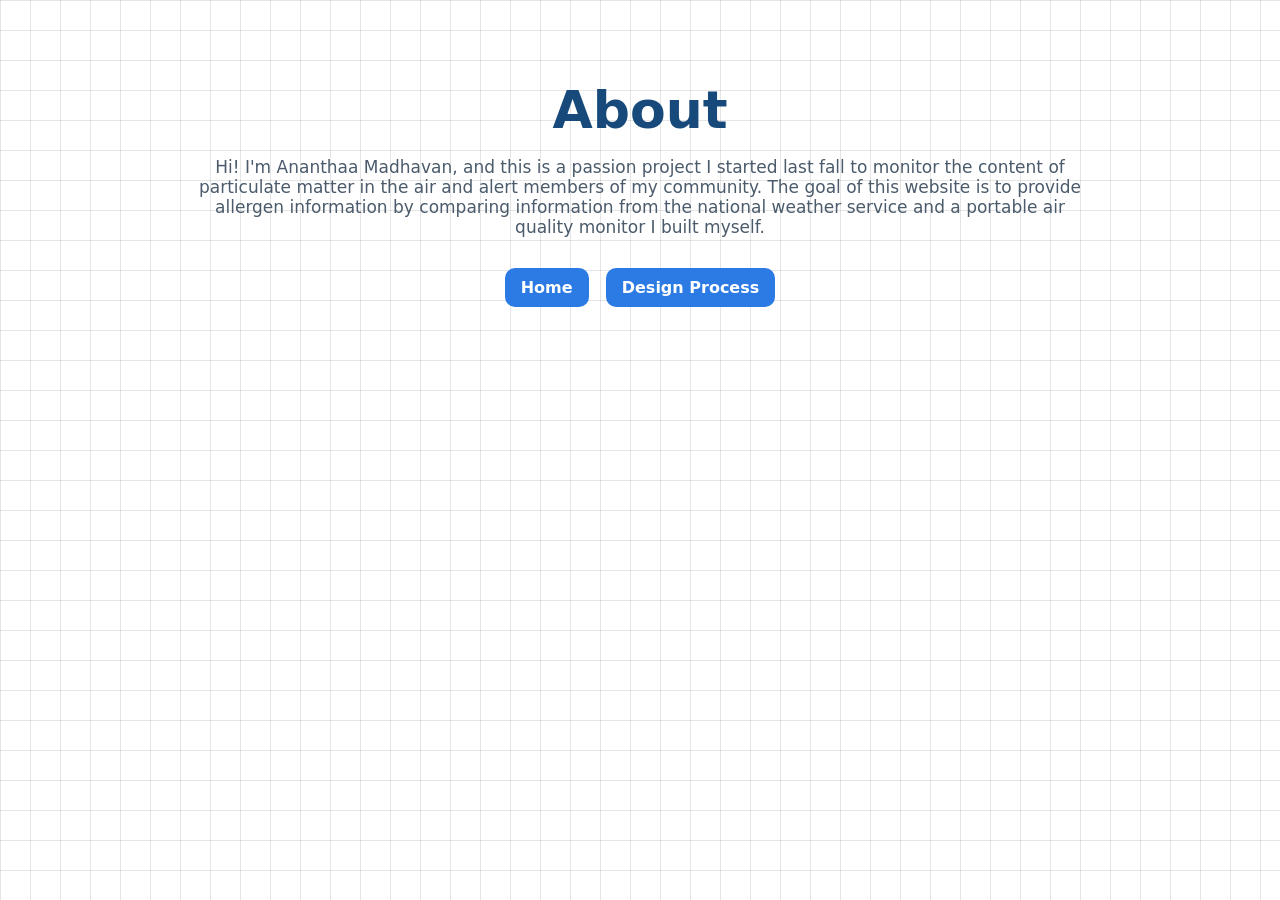
==== about.html @ 2ccc638d "Revise about.html with project details and introduction Updated the about section to include persona" ====
<!DOCTYPE html>
<html>
<head>
  <title>About - SafeBreathSTL</title>
  <link rel="stylesheet" href="style.css">
</head>
<script src="script.js"></script>
<body>
  <div class="container">
    <h1>About</h1>

    <p>
      Hi!
      I'm Ananthaa Madhavan, and this is a passion project I started last fall to
      monitor the content of particulate matter in the air and alert members of my
      community. The goal of this website is to provide allergen information by 
      comparing information from the national weather service and a portable air quality
      monitor I built myself.
    </p>

    <p>
      
    </p>

    <div class="links">
      <a href="index.html">Home</a>
      <a href="design.html">Design Process</a>
    </div>
  </div>
</body>
</html>
---- style.css ----
/* =======================
   BASE
======================= */

body {
  margin: 0;
  font-family: "Segoe UI", system-ui, Arial;
  background: #ffffff;
  overflow: hidden;
  color: #1f2d3d;
}

/* =======================
   SCIENTIFIC GRID
======================= */

body::before {
  content: "";
  position: fixed;
  inset: 0;
  background-image:
    linear-gradient(to right, rgba(0,0,0,0.10) 1px, transparent 1px),
    linear-gradient(to bottom, rgba(0,0,0,0.10) 1px, transparent 1px);
  background-size: 30px 30px;
  z-index: 0;
}

/* =======================
   PARTICLES LAYER
======================= */

.particle {
  position: fixed;
  border-radius: 50%;
  z-index: 2;
  opacity: 0.75;
  box-shadow: 0 0 8px rgba(0,0,0,0.15);
}

/* colors */
.green { background: #2ecc71; }
.yellow { background: #f1c40f; }
.orange { background: #e67e22; }
.red { background: #e74c3c; }

/* =======================
   CONTENT
======================= */

.container {
  position: relative;
  z-index: 5;
  max-width: 900px;
  margin: 80px auto;
  text-align: center;
}

h1 {
  font-size: 52px;
  color: #174a7a;
  margin-bottom: 10px;
}

p {
  color: #4b5b6b;
  font-size: 17px;
}

/* =======================
   NAV BUTTONS
======================= */

.links {
  margin-top: 25px;
}

.links a {
  display: inline-block;
  margin: 6px;
  padding: 10px 16px;
  border-radius: 10px;
  background: #2c7be5;
  color: white;
  text-decoration: none;
  font-weight: 600;
}
#map {
  height: 100vh;
  width: 100vw;
}
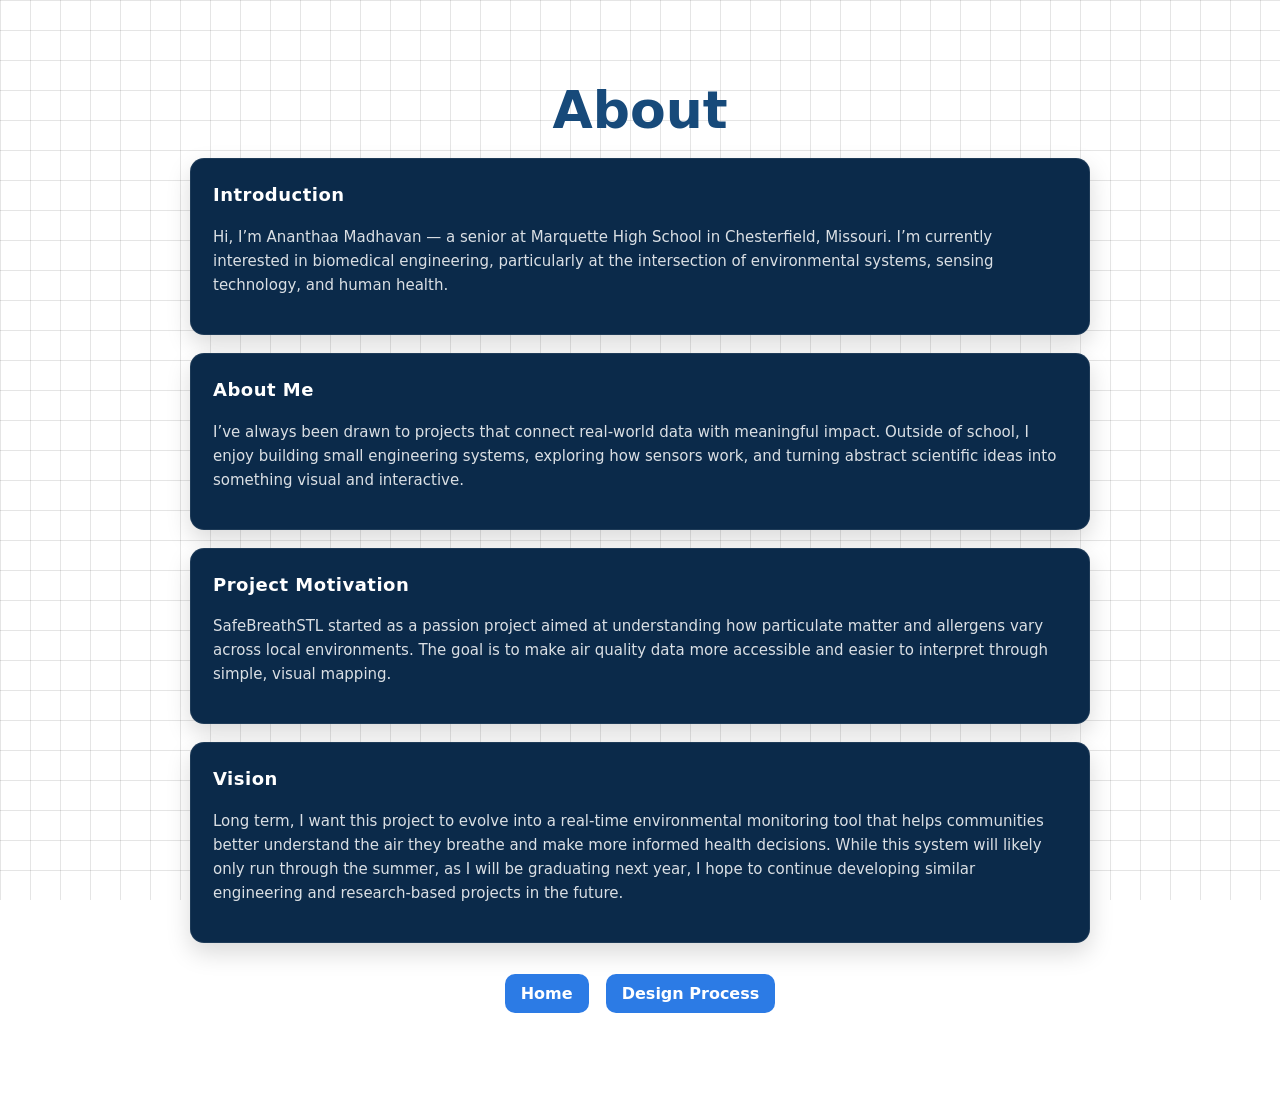
==== commit 7d4fd7ee: "Revise about.html with new personal and project details Updated the about section with new content a" ====
--- a/about.html
+++ b/about.html
@@ -4,28 +4,55 @@
   <title>About - SafeBreathSTL</title>
   <link rel="stylesheet" href="style.css">
 </head>
-<script src="script.js"></script>
+
 <body>
+
   <div class="container">
     <h1>About</h1>
 
-    <p>
-      Hi!
-      I'm Ananthaa Madhavan, and this is a passion project I started last fall to
-      monitor the content of particulate matter in the air and alert members of my
-      community. The goal of this website is to provide allergen information by 
-      comparing information from the national weather service and a portable air quality
-      monitor I built myself.
-    </p>
+    <div class="about-card">
+      <h3>Introduction</h3>
+      <p>
+        Hi, I’m Ananthaa Madhavan — a senior at Marquette High School in Chesterfield, Missouri.
+        I’m currently interested in biomedical engineering, particularly at the intersection of
+        environmental systems, sensing technology, and human health.
+      </p>
+    </div>
 
-    <p>
-      
-    </p>
+    <div class="about-card">
+      <h3>About Me</h3>
+      <p>
+        I’ve always been drawn to projects that connect real-world data with meaningful impact.
+        Outside of school, I enjoy building small engineering systems, exploring how sensors work,
+        and turning abstract scientific ideas into something visual and interactive.
+      </p>
+    </div>
+
+    <div class="about-card">
+      <h3>Project Motivation</h3>
+      <p>
+        SafeBreathSTL started as a passion project aimed at understanding how particulate matter
+        and allergens vary across local environments. The goal is to make air quality data more
+        accessible and easier to interpret through simple, visual mapping.
+      </p>
+    </div>
+
+    <div class="about-card">
+      <h3>Vision</h3>
+      <p>
+        Long term, I want this project to evolve into a real-time environmental monitoring tool
+        that helps communities better understand the air they breathe and make more informed health decisions.
+        While this system will likely only run through the summer, as I will be graduating next year,
+        I hope to continue developing similar engineering and research-based projects in the future.
+      </p>
+    </div>
 
     <div class="links">
       <a href="index.html">Home</a>
       <a href="design.html">Design Process</a>
     </div>
+
   </div>
+
 </body>
 </html>
--- a/style.css
+++ b/style.css
@@ -71,6 +71,31 @@
    NAV BUTTONS
 ======================= */
 
+.about-card {
+  background: #0b2a4a;
+  color: white;
+  padding: 22px;
+  border-radius: 14px;
+  margin-top: 18px;
+  box-shadow: 0 10px 25px rgba(0,0,0,0.15);
+  text-align: left;
+  line-height: 1.6;
+  border: 1px solid rgba(255,255,255,0.08);
+}
+
+.about-card h3 {
+  margin-top: 0;
+  color: #ffffff;
+  font-size: 18px;
+  letter-spacing: 0.5px;
+  margin-bottom: 10px;
+}
+
+.about-card p {
+  color: rgba(255,255,255,0.85);
+  font-size: 15px;
+}
+
 .links {
   margin-top: 25px;
 }
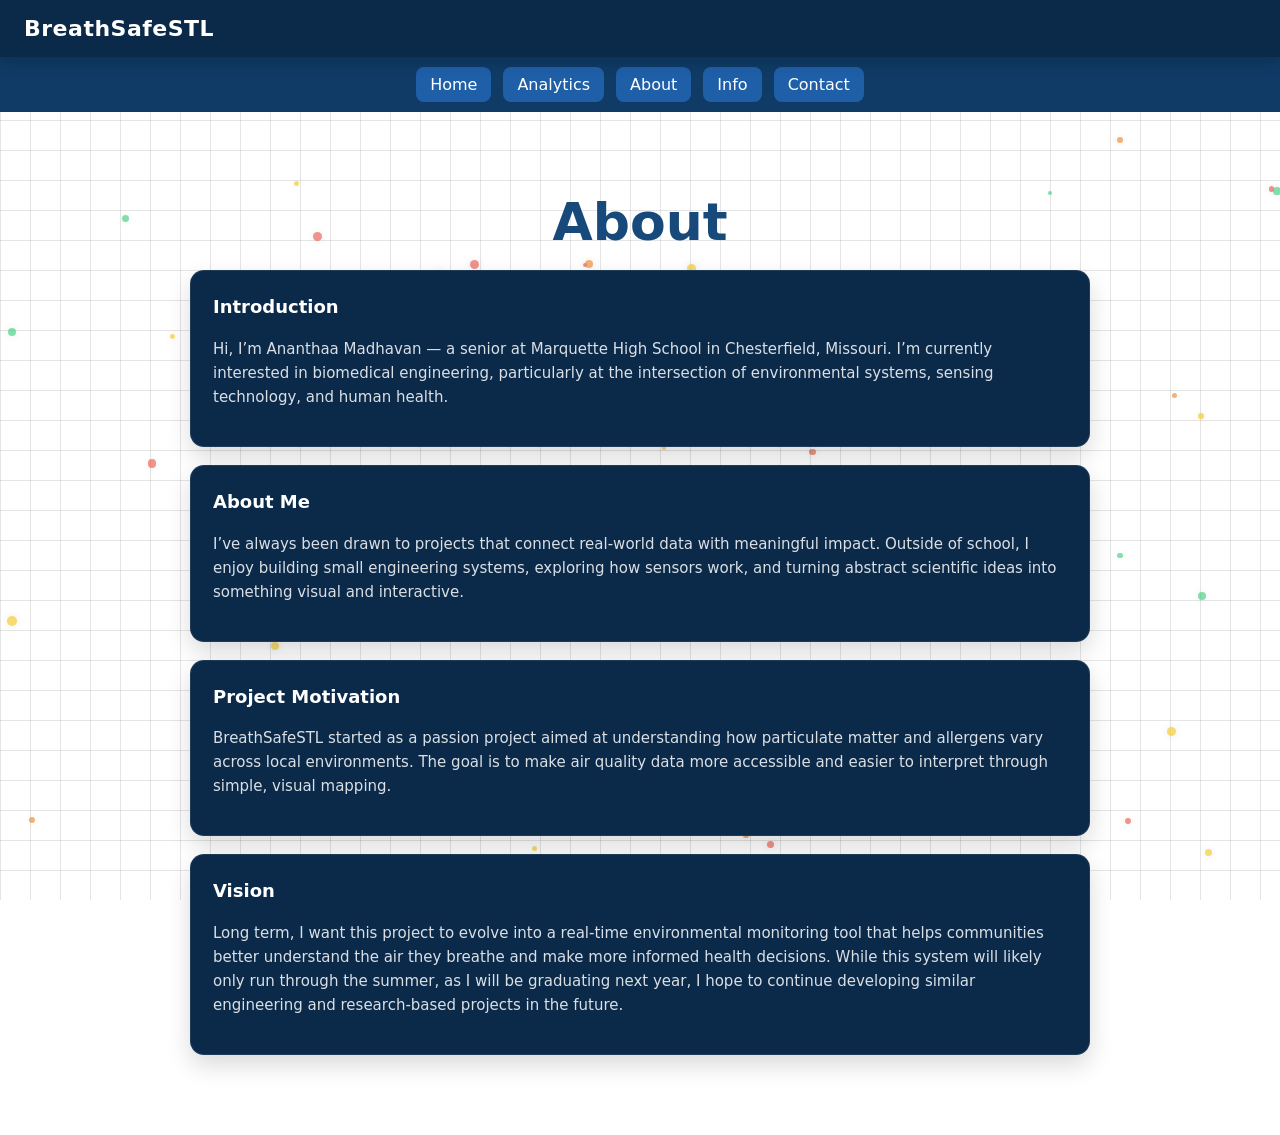
==== commit 5e5d960d: "Add Analytics link to the navigation bar" ====
--- a/about.html
+++ b/about.html
@@ -1,13 +1,27 @@
 <!DOCTYPE html>
 <html>
 <head>
-  <title>About - SafeBreathSTL</title>
+  <title>About - BreathSafeSTL</title>
   <link rel="stylesheet" href="style.css">
 </head>
-
+  
+<script src="script.js"></script>
 <body>
 
+  <!-- TOP BANNER -->
+  <div class="top-banner">BreathSafeSTL</div>
+
+  <!-- NAV BAR -->
+ <div class="navbar">
+    <a href="index.html">Home</a>
+      <a href="analytics.html">Analytics</a>
+    <a href="about.html">About</a>
+    <a href="design.html">Info</a>
+    <a href="contact.html">Contact</a>
+  </div>
+  <!-- PAGE CONTENT -->
   <div class="container">
+
     <h1>About</h1>
 
     <div class="about-card">
@@ -31,7 +45,7 @@
     <div class="about-card">
       <h3>Project Motivation</h3>
       <p>
-        SafeBreathSTL started as a passion project aimed at understanding how particulate matter
+        BreathSafeSTL started as a passion project aimed at understanding how particulate matter
         and allergens vary across local environments. The goal is to make air quality data more
         accessible and easier to interpret through simple, visual mapping.
       </p>
@@ -47,11 +61,6 @@
       </p>
     </div>
 
-    <div class="links">
-      <a href="index.html">Home</a>
-      <a href="design.html">Design Process</a>
-    </div>
-
   </div>
 
 </body>
--- a/style.css
+++ b/style.css
@@ -1,3 +1,7 @@
+
+* {
+  box-sizing: border-box;
+}
 
 /* =======================
    BASE
@@ -7,7 +11,8 @@
   margin: 0;
   font-family: "Segoe UI", system-ui, Arial;
   background: #ffffff;
-  overflow: hidden;
+  overflow-x: hidden;
+  overflow-y: auto;
   color: #1f2d3d;
 }
 
@@ -24,28 +29,40 @@
     linear-gradient(to bottom, rgba(0,0,0,0.10) 1px, transparent 1px);
   background-size: 30px 30px;
   z-index: 0;
-}
-
-/* =======================
-   PARTICLES LAYER
+  pointer-events: none;
+}
+
+/* =======================
+   PARTICLES (BACKGROUND ONLY)
 ======================= */
 
 .particle {
   position: fixed;
   border-radius: 50%;
-  z-index: 2;
-  opacity: 0.75;
+  z-index: 0;
+  opacity: 0.6;
   box-shadow: 0 0 8px rgba(0,0,0,0.15);
-}
-
-/* colors */
+  pointer-events: none;
+}
+
 .green { background: #2ecc71; }
 .yellow { background: #f1c40f; }
 .orange { background: #e67e22; }
 .red { background: #e74c3c; }
 
 /* =======================
-   CONTENT
+   MAP
+======================= */
+
+#map {
+  height: 100vh;
+  width: 100vw;
+  position: relative;
+  z-index: 1;
+}
+
+/* =======================
+   FOREGROUND CONTENT
 ======================= */
 
 .container {
@@ -68,7 +85,7 @@
 }
 
 /* =======================
-   NAV BUTTONS
+   ABOUT CARDS
 ======================= */
 
 .about-card {
@@ -87,7 +104,6 @@
   margin-top: 0;
   color: #ffffff;
   font-size: 18px;
-  letter-spacing: 0.5px;
   margin-bottom: 10px;
 }
 
@@ -96,21 +112,120 @@
   font-size: 15px;
 }
 
-.links {
-  margin-top: 25px;
-}
-
-.links a {
-  display: inline-block;
-  margin: 6px;
-  padding: 10px 16px;
-  border-radius: 10px;
+/* =======================
+   NAVBAR
+======================= */
+
+.navbar {
+  background: #0f3b66;
+  display: flex;
+  justify-content: center;
+  gap: 12px;
+  padding: 10px;
+  position: sticky;
+  top: 56px;
+  z-index: 4000;
+}
+
+.navbar a {
+  color: white;
+  text-decoration: none;
+  padding: 8px 14px;
+  border-radius: 8px;
+  background: #1f5fa8;
+  font-weight: 500;
+}
+
+.navbar a:hover {
   background: #2c7be5;
-  color: white;
-  text-decoration: none;
+}
+
+/* =======================
+   TOP BANNER
+======================= */
+
+.top-banner {
+  background: #0b2a4a;
+  color: white;
+  padding: 16px 24px;
+  font-size: 22px;
   font-weight: 600;
-}
-#map {
-  height: 100vh;
-  width: 100vw;
-}
+  letter-spacing: 0.5px;
+  box-shadow: 0 4px 15px rgba(0,0,0,0.2);
+  position: sticky;
+  top: 0;
+  z-index: 5000;
+}
+
+/* =======================
+   HEAT DOTS
+======================= */
+
+.heat-dot {
+  position: absolute;
+  border-radius: 50%;
+  transform: translate(-50%, -50%);
+  pointer-events: none;
+  filter: blur(18px);
+  opacity: 0.35;
+}
+
+.heat-green { background: #2ecc71; }
+.heat-yellow { background: #f1c40f; }
+.heat-orange { background: #e67e22; }
+.heat-red { background: #e74c3c; }
+
+/* =======================
+   PM TOGGLE PANEL (FIXED)
+======================= */
+
+.pm-toggle {
+  position: absolute;
+  top: 110px;
+  right: 15px;
+  z-index: 3000;
+
+  display: flex;
+  flex-direction: column;
+  gap: 8px;
+
+  background: #0b2a4a;
+  padding: 12px;
+  border-radius: 12px;
+
+  box-shadow: 0 10px 25px rgba(0,0,0,0.25);
+  width: 120px;
+}
+
+/* ONLY ONE TITLE SYSTEM */
+.pm-title {
+  color: white;
+  font-size: 13px;
+  font-weight: 600;
+  text-align: center;
+  margin-bottom: 4px;
+}
+
+/* buttons */
+.pm-toggle button {
+  background: rgba(255,255,255,0.1);
+  color: white;
+  border: 1px solid rgba(255,255,255,0.15);
+
+  padding: 6px 8px;
+  border-radius: 8px;
+
+  cursor: pointer;
+  font-size: 13px;
+  transition: 0.2s;
+}
+
+.pm-toggle button:hover {
+  background: rgba(255,255,255,0.25);
+}
+
+.pm-toggle button.active {
+  background: white;
+  color: #0b2a4a;
+  font-weight: 600;
+}
